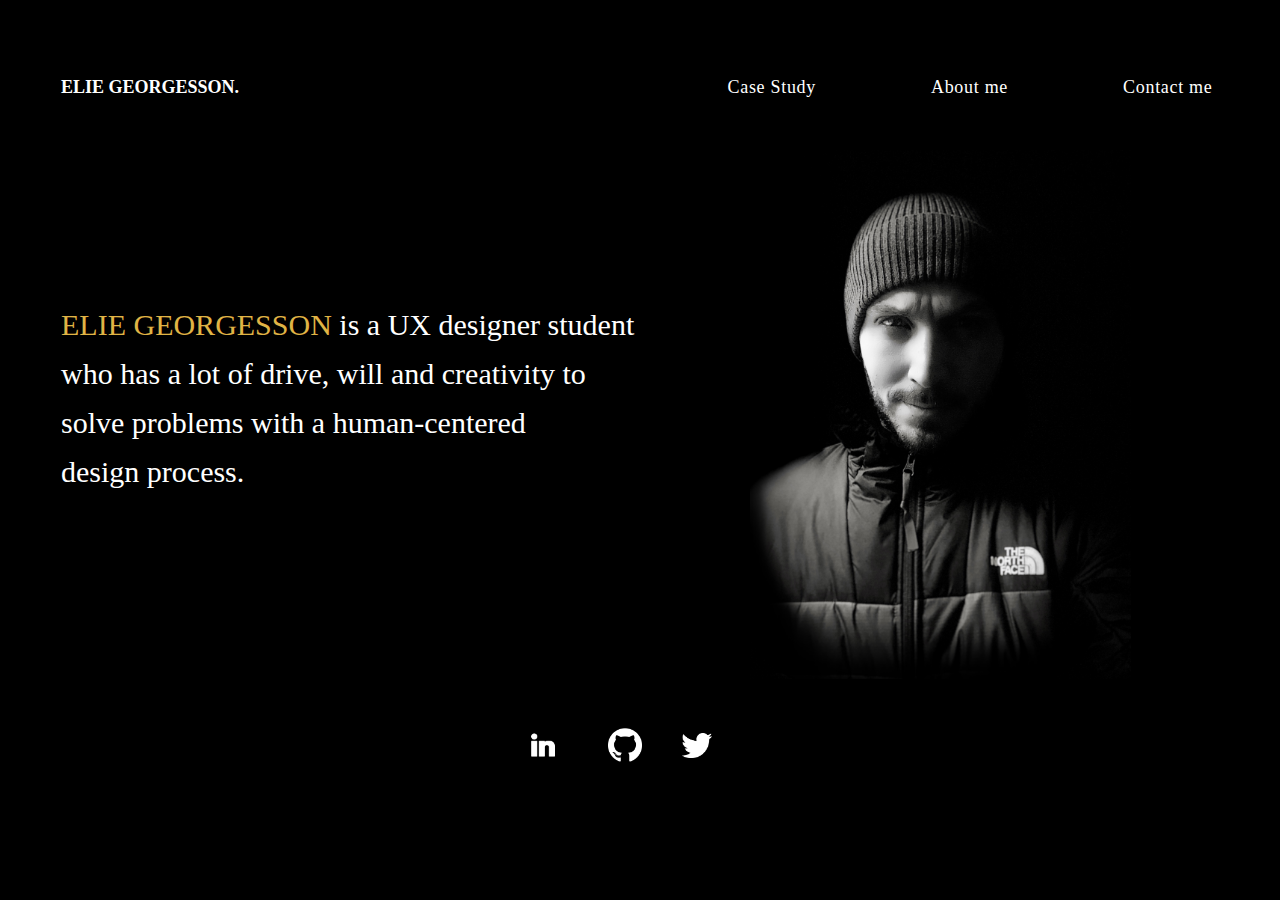
==== index.html @ 44b92f6e "first commit" ====
<!DOCTYPE html>
<html lang="en">

<head>
  <meta charset="UTF-8">
  <meta http-equiv="X-UA-Compatible" content="IE=edge">
  <meta name="viewport" content="width=device-width, initial-scale=1.0">
  <title>Portfolio</title>
  <link rel="stylesheet" href="style.css">

</head>

<body>

  <div class="elie-georgesson">ELIE GEORGESSON.</div>

  <nav>
    <!-- nav element för att tillhandahålla navigeringslänkar till case sutdy, about me and contact me pages -->

    <a href="Casestudy.html">Case Study</a>
    <a href="Aboutme.html">About me</a>
    <a href="Contactme.html">Contact me</a>

  </nav>

  <div>

    <h1 class="elie-georgeson-is-a"> <span class="span0">ELIE GEORGESSON</span><span>
        is a UX designer student<br />who has a lot of drive, will and creativity to<br />solve problems with a
        human-centered <br> design process.</span></h1>
      <!-- Jag har användt span med class attribute för att kunna  gruppera element för att få två olika färg i en h1 element-->
      <img class="myprofile" src="Image/Myprofile.jpg" alt="Elie Georgesson picture" /> <!-- src attribute för att ange var innehåll som ska laddas av webbsidan kan hittas -->
      <!-- alt tag för att hjälpa människor med nedsatt syn eller andra som använder skärmläsare ska kunna förstå bilden-->
    

  </div>

  <div class="flex-row-social-media-logos">
    <!-- Flex row box för att kunna ställa in en horisontell riktning för ikoner. Dessutom för att kunna align och justify content -->
    <img class="linkedin" src="Image/Linkedin .png" alt="linkein logo" />
    <!-- En class attribute för varje bild för att kunna specifies många class namn för en HTML element-->
    <img class="github" src="Image/GitHub.png" alt="github logo" />
    <img class="twitter" src="Image/Twiitter.png" alt="twitter logo" />
  </div>
  </div>

</body>

</html>
---- style.css ----
body {
  background-color: #000000;
}

nav {

  position: absolute;
  width: 90px;
  height: 21px;
  left: 670px;
  top: 77px;
  min-width: 600px;
  display: flex;
  align-items: center;
  justify-content: space-around;
  margin: auto;

}

a {
  color: white;
  min-width: 60px;
  text-decoration: none;
  font-family: Roboto;
  color: #ffffff;
  font-size: 18px;
  letter-spacing: 0.7px;
  padding: 0px;
}

a:hover {
  color: #e0b445;
}

.elie-georgesson {
  position: absolute;
  width: 200px;
  height: 21px;
  left: 61px;
  top: 77px;
  font-family: Roboto;
  font-style: normal;
  font-weight: bold;
  font-size: 18px;
  line-height: 21px;
  color: white;
  margin: auto;
}

/* Media Query for Mobile Devices */
@media  (max-width: 480px) {
  div.elie-georgesson {
    position: absolute;
    width: 144px;
    height: 20px;
    left: 21px;
    top: 60px;
    font-family: Roboto;
    font-style: normal;
    font-weight: bold;
    font-size: 14px;
    line-height: 20px;

}
}

/* Media Query for Tablets Ipads portrait mode 
@media (min-width: 768px) and (max-width: 1024px){
  div.elie-georgesson {
    position: absolute;
    width: 200px;
    height: 21px;
    left: 61px;
    top: 77px;
    font-family: Roboto;
    font-style: normal;
    font-weight: bold;
    font-size: 14px;
    line-height: 21px;
    color: rgb(255, 255, 255);
    margin: auto;
    flex: content;
  }
}*/


.elie-georgeson-is-a {
  color: white;
  font-family: Rufina;
  font-size: 30px;
  font-weight: normal;
  position: absolute;
  width: 800px;
  height: 196px;
  left: 61px;
  top: 300px;
  line-height: 49px;
  margin: auto;
}

.span0 {
  color: #e0b445;
}

/* Media Query for Mobile Devices */
@media  (max-width: 480px) {
  .elie-georgeson-is-a {
    color: white;
    font-family: Rufina;
    font-size: 22px;
    font-weight: normal;
    position: absolute;
    width: 330px;
    height: 196px;
    left: 21px;
    top: 176px;
    line-height: 37px;
    text-justify: auto;
    word-spacing: 4px;
  }
  br{
    display: none;
  }
}

.myprofile {
  position: absolute;
  width: 381px;
  height: 529px;
  left: 750px;
  top: 150px;
  margin: auto;
}

/* Media Query for Mobile Devices */
@media  (max-width: 480px) {
  .myprofile {
    height: 361px;
    width: 247px;
    left: 67px;
    top: 391px;
    border-radius: 0px;
    position: absolute;
    left: 17.87%;
    right: 16.27%;
    top: 450px;
    bottom: 7.39%;
    width: auto;
  
    
  }
  
}

.flex-row-social-media-logos {
  align-items: center;
  display: flex;
  margin-left: 490px;
  margin-top: 700px;
  min-width: 200px;
  justify-content: initial;



}

.linkedin {

  width: 50px;
  height: 50px;
  margin: 20px;

}

.github {

  width: 34px;
  height: 34px;
  margin: 20px;

}

.twitter {

  width: 30px;
  height: 25px;
  margin: 20px;
}

.eliegeorgesson2 {
  position: absolute;
  width: 200px;
  height: 21px;
  left: 61px;
  top: 77px;
  font-family: Roboto;
  font-style: normal;
  font-weight: bold;
  font-size: 18px;
  line-height: 21px;
  color: white;
  margin: auto;
}

.link {
  position: absolute;
  width: 100%;
  height: 200%;
  top: 0;
  left: 0;
  z-index: 1;
}

#heartaerospaceuxuicasestudy {
  color: white;
  position: absolute;
  width: 511px;
  height: 51px;
  left: 47px;
  top: 250px;
  font-family: Roboto;
  font-style: normal;
  font-weight: bold;
  font-size: 30px;
  text-align: justify;
  text-indent: 17px;
  margin: auto;

}

#casestudydesciption {
  color: white;
  position: absolute;
  width: 511px;
  height: 136px;
  left: 61px;
  top: 330px;
  font-family: Roboto;
  font-style: normal;
  font-weight: lighter;
  font-size: 20px;
  line-height: 30px;
  text-align: justify;
  text-indent: 17px;
  margin: auto;

}

#commingsoon {
  color: white;
  opacity: 0.5;
  position: absolute;
  width: 511px;
  height: 51px;
  left: 400px;
  top: 500px;
  font-family: Roboto;
  font-style: normal;
  font-weight: bold;
  font-size: 20px;
  margin: auto;

}

#mockup {
  position: absolute;
  width: 500px;
  height: 400px;
  left: 725px;
  top: 180px;
  margin: auto;
}


#Hey-Im-Elie {
  color: white;
  font-family: Rufina;
  font-size: 40px;
  font-weight: normal;
  position: absolute;
  width: 300px;
  height: 196px;
  left: 61px;
  top: 250px;
  line-height: 49px;
  margin: auto;
}

#Imstudying {
  color: rgb(168, 168, 168);
  font-family: Roboto;
  font-size: 25px;
  font-weight: normal;
  position: absolute;
  width: 685px;
  height: 196px;
  left: 61px;
  top: 350px;
  line-height: 45px;
  margin: auto;
}

.myprofile2 {
  position: absolute;
  width: 298px;
  height: 398px;
  left: 830px;
  top: 190px;
  margin: auto;
  border-radius: 10px;
}

#UI {
  color: rgb(241, 156, 20);
  font-family: Roboto;
  font-size: 25px;
  font-weight: normal;
  position: absolute;
  width: 250px;
  height: 196px;
  left: 65px;
  top: 700px;
  line-height: 35px;
  margin: auto;
}

#UIpro {
  position: absolute;
  width: 320px;
  height: 234px;
  left: 65px;
  top: 750px;
  font-family: Roboto;
  font-style: italic;
  font-weight: 300;
  font-size: 20px;
  line-height: 30px;
  color: rgb(168, 168, 168);
  margin: auto;

}

#Prototyping {
  color: rgb(241, 156, 20);
  font-family: Roboto;
  font-size: 25px;
  font-weight: normal;
  position: absolute;
  width: 250px;
  height: 196px;
  left: 490px;
  top: 700px;
  line-height: 35px;
  margin: auto;
}

#prototyping-products {
  position: absolute;
  width: 320px;
  height: 234px;
  left: 490px;
  top: 750px;
  font-family: Roboto;
  font-style: italic;
  font-weight: 300;
  font-size: 20px;
  line-height: 30px;
  color: rgb(168, 168, 168);
  margin: auto;
}

#uxresearch {
  color: rgb(241, 156, 20);
  font-family: Roboto;
  font-size: 25px;
  font-weight: normal;
  position: absolute;
  width: 250px;
  height: 196px;
  left: 915px;
  top: 700px;
  line-height: 35px;
  margin: auto;
}

#user-research {
  position: absolute;
  width: 320px;
  height: 234px;
  left: 915px;
  top: 750px;
  font-family: Roboto;
  font-style: italic;
  font-weight: 300;
  font-size: 20px;
  line-height: 30px;
  color: rgb(168, 168, 168);
  margin: auto;
}

#inputname {
  background-color: black;
  font-size: 18px;
  color: white;
  border-color: white;
  border-radius: 4px;
  position: absolute;
  width: 850px;
  height: 40px;
  left: 200px;
  top: 240px;
  margin: auto;
}

#yourname {
  color: white;
  font-size: 18px;
  letter-spacing: 0.7px;
  position: absolute;
  width: 700px;
  height: 40px;
  left: 200px;
  top: 200px;
  margin: auto;
  font-family: Roboto;

}

#inputemail {
  background-color: black;
  font-size: 18px;
  color: rgb(255, 255, 255);
  border-color: white;
  border-radius: 4px;
  position: absolute;
  width: 850px;
  height: 40px;
  left: 200px;
  top: 380px;
  margin: auto;
}

#youremail {
  color: white;
  font-size: 18px;
  letter-spacing: 0.7px;
  position: absolute;
  width: 700px;
  height: 40px;
  left: 200px;
  top: 340px;
  margin: auto;
  font-family: Roboto;

}

#inputsubject {
  background-color: black;
  font-size: 18px;
  color: white;
  border-color: white;
  border-radius: 4px;
  position: absolute;
  width: 850px;
  height: 40px;
  left: 200px;
  top: 520px;
  margin: auto;
}

#subject {
  color: white;
  font-size: 18px;
  letter-spacing: 0.7px;
  position: absolute;
  width: 700px;
  height: 40px;
  left: 200px;
  top: 480px;
  margin: auto;
  font-family: Roboto;

}

#inputmessage {
  background-color: black;
  font-size: 18px;
  color: white;
  border-color: white;
  border-radius: 4px;
  position: absolute;
  width: 850px;
  height: 250px;
  left: 200px;
  top: 700px;


}

#yourmessage {
  color: white;
  font-size: 18px;
  letter-spacing: 0.7px;
  position: absolute;
  width: 700px;
  height: 40px;
  left: 200px;
  top: 650px;
  margin: auto;
  font-family: Roboto;

}

#sendbutton {

  position: relative;
  left: 190px;
  border: none;
  color: black;
  padding: 16px 32px;
  text-align: center;
  display: inline-block;
  margin: 1000px 2px 50px;
  cursor: pointer;
  font-size: 18px;
  width: 150px;
  border-radius: 5px;
  font-family: Roboto;

}
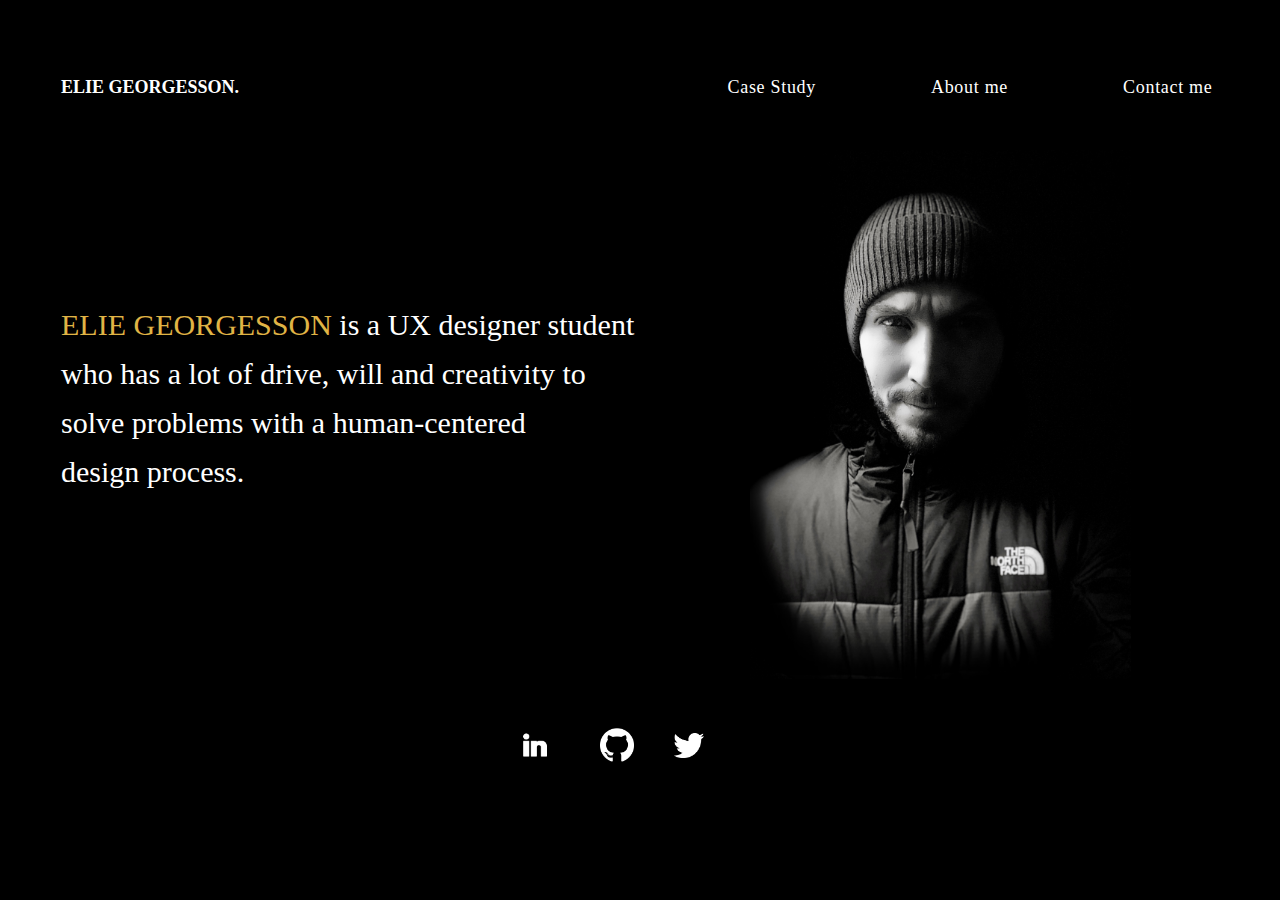
==== commit cf830ab9: "New" ====
--- a/index.html
+++ b/index.html
@@ -14,24 +14,29 @@
 
   <div class="elie-georgesson">ELIE GEORGESSON.</div>
 
-  <nav>
-    <!-- nav element för att tillhandahålla navigeringslänkar till case sutdy, about me and contact me pages -->
+  <div class="navigationbar">
+    <nav>
+      <!-- nav element för att tillhandahålla navigeringslänkar till case sutdy, about me and contact me pages -->
 
-    <a href="Casestudy.html">Case Study</a>
-    <a href="Aboutme.html">About me</a>
-    <a href="Contactme.html">Contact me</a>
+      <a href="Casestudy.html">Case Study</a>
+      <a href="Aboutme.html">About me</a>
+      <a href="Contactme.html">Contact me</a>
 
-  </nav>
+    </nav>
+  </div>
+
+
 
   <div>
 
     <h1 class="elie-georgeson-is-a"> <span class="span0">ELIE GEORGESSON</span><span>
-        is a UX designer student<br />who has a lot of drive, will and creativity to<br />solve problems with a
+        is a UX designer student<br /> who has a lot of drive, will and creativity to <br />solve problems with a
         human-centered <br> design process.</span></h1>
-      <!-- Jag har användt span med class attribute för att kunna  gruppera element för att få två olika färg i en h1 element-->
-      <img class="myprofile" src="Image/Myprofile.jpg" alt="Elie Georgesson picture" /> <!-- src attribute för att ange var innehåll som ska laddas av webbsidan kan hittas -->
-      <!-- alt tag för att hjälpa människor med nedsatt syn eller andra som använder skärmläsare ska kunna förstå bilden-->
-    
+    <!-- Jag har användt span med class attribute för att kunna  gruppera element för att få två olika färg i en h1 element-->
+    <img class="myprofile" src="Image/Myprofile.jpg" alt="Elie Georgesson picture" />
+    <!-- src attribute för att ange var innehåll som ska laddas av webbsidan kan hittas -->
+    <!-- alt tag för att hjälpa människor med nedsatt syn eller andra som använder skärmläsare ska kunna förstå bilden-->
+
 
   </div>
 
@@ -44,7 +49,31 @@
   </div>
   </div>
 
+
+  <!-- hamburgare menu för mobil och tablet -->
+
+  <input type="checkbox" id="active">
+  <label for="active" class="menu-btn"><span></span> </label>
+  <label for="active" class="close"></label>
+
+  <div class="wrapper">
+
+    <ul>
+
+      <li><a href="Casestudy.html">Case Study</a></li>
+      <li><a href="Aboutme.html">About me</a></li>
+      <li><a href="Contactme.html">Contact me</a></li>
+
+    </ul>
+  </div>
+
+
+
+
+  <div>
+    <hr class="Line">
+  </div>
+
 </body>
 
 </html>
-
--- a/style.css
+++ b/style.css
@@ -17,6 +17,7 @@
 
 }
 
+
 a {
   color: white;
   min-width: 60px;
@@ -26,7 +27,23 @@
   font-size: 18px;
   letter-spacing: 0.7px;
   padding: 0px;
-}
+
+}
+
+/* Media Query for Mobile Devices for a*/
+@media (max-width: 480px) {
+  div.navigationbar {
+    display: none;
+  }
+}
+
+/* Media Query for Tablets Ipads portrait mode */
+@media (min-width: 768px) and (max-width: 1024px) {
+  div.navigationbar {
+    display: none;
+  }
+}
+
 
 a:hover {
   color: #e0b445;
@@ -43,12 +60,12 @@
   font-weight: bold;
   font-size: 18px;
   line-height: 21px;
-  color: white;
+  color: rgb(255, 255, 255);
   margin: auto;
 }
 
 /* Media Query for Mobile Devices */
-@media  (max-width: 480px) {
+@media (max-width: 480px) {
   div.elie-georgesson {
     position: absolute;
     width: 144px;
@@ -61,27 +78,29 @@
     font-size: 14px;
     line-height: 20px;
 
-}
-}
-
-/* Media Query for Tablets Ipads portrait mode 
-@media (min-width: 768px) and (max-width: 1024px){
+  }
+}
+
+/* Media Query for Tablets Ipads portrait mode */
+@media (min-width: 768px) and (max-width: 1024px) {
   div.elie-georgesson {
     position: absolute;
     width: 200px;
     height: 21px;
     left: 61px;
-    top: 77px;
+    top: 65px;
     font-family: Roboto;
     font-style: normal;
     font-weight: bold;
-    font-size: 14px;
+    font-size: 18px;
     line-height: 21px;
     color: rgb(255, 255, 255);
     margin: auto;
-    flex: content;
-  }
-}*/
+
+  }
+}
+
+
 
 
 .elie-georgeson-is-a {
@@ -102,10 +121,12 @@
   color: #e0b445;
 }
 
+
+
 /* Media Query for Mobile Devices */
-@media  (max-width: 480px) {
+@media (max-width: 480px) {
   .elie-georgeson-is-a {
-    color: white;
+    color: rgb(255, 255, 255);
     font-family: Rufina;
     font-size: 22px;
     font-weight: normal;
@@ -113,12 +134,34 @@
     width: 330px;
     height: 196px;
     left: 21px;
-    top: 176px;
+    top: 170px;
     line-height: 37px;
     text-justify: auto;
     word-spacing: 4px;
   }
-  br{
+
+  br {
+    display: none;
+  }
+}
+
+/* Media Query for Tablets Ipads portrait mode */
+@media (min-width: 768px) and (max-width: 1024px) {
+  .elie-georgeson-is-a {
+    color: rgb(255, 255, 255);
+    font-family: Rufina;
+    font-size: 30px;
+    font-weight: normal;
+    position: absolute;
+    width: 600px;
+    height: 196px;
+    left: 61px;
+    top: 280px;
+    line-height: 49px;
+
+  }
+
+  br {
     display: none;
   }
 }
@@ -133,24 +176,61 @@
 }
 
 /* Media Query for Mobile Devices */
-@media  (max-width: 480px) {
+@media (max-width: 480px) {
   .myprofile {
     height: 361px;
     width: 247px;
     left: 67px;
-    top: 391px;
+    top: 480px;
     border-radius: 0px;
     position: absolute;
-    left: 17.87%;
-    right: 16.27%;
-    top: 450px;
     bottom: 7.39%;
     width: auto;
-  
-    
-  }
-  
-}
+  }
+
+}
+
+/* Media Query for Tablets Ipads portrait mode */
+@media (min-width: 768px) and (max-width: 1024px) {
+  .myprofile {
+
+    position: absolute;
+    width: 499px;
+    height: 693px;
+    left: 155px;
+    top: 750px;
+    border-radius: 0px;
+    position: absolute;
+    bottom: 7.39%;
+    width: auto;
+  }
+
+}
+
+hr.Line {
+  border: 2px solid rgb(0, 0, 0);
+  border-radius: 10px;
+  position: absolute;
+  top: 800px;
+  width: 300px;
+
+
+}
+
+/* Media Query for Tablets Ipads portrait mode*/
+@media (min-width: 768px) and (max-width: 1024px) {
+  hr.Line {
+    border: 2px solid rgb(250, 250, 250);
+    border-radius: 2px;
+    position: absolute;
+    top: 1270px;
+    left: 170px;
+    width: 400px;
+    opacity: 0.5;
+
+  }
+}
+
 
 .flex-row-social-media-logos {
   align-items: center;
@@ -159,10 +239,31 @@
   margin-top: 700px;
   min-width: 200px;
   justify-content: initial;
-
-
-
-}
+}
+
+
+/* Media Query for Mobile Devices */
+@media (max-width: 767px) {
+
+  div.flex-row-social-media-logos {
+    display: none;
+  }
+}
+
+/* Media Query for Tablets Ipads portrait mode*/
+@media (min-width: 768px) and (max-width: 1024px) {
+
+  div.flex-row-social-media-logos {
+    align-items: center;
+    display: flex;
+    margin-left: 240px;
+    margin-top: 1280px;
+    min-width: 200px;
+    justify-content: initial;
+  }
+
+}
+
 
 .linkedin {
 
@@ -202,6 +303,23 @@
   margin: auto;
 }
 
+/* Media Query for Mobile Devices */
+@media (max-width: 480px) {
+  div.eliegeorgesson2 {
+    position: absolute;
+    width: 144px;
+    height: 20px;
+    left: 21px;
+    top: 60px;
+    font-family: Roboto;
+    font-style: normal;
+    font-weight: bold;
+    font-size: 14px;
+    line-height: 20px;
+
+  }
+}
+
 .link {
   position: absolute;
   width: 100%;
@@ -226,6 +344,26 @@
   text-indent: 17px;
   margin: auto;
 
+}
+
+/* Media Query for Mobile Devices for a*/
+@media (max-width: 480px) {
+  #heartaerospaceuxuicasestudy {
+
+    position: absolute;
+    left: 25px;
+    width: 313px;
+    height: 31px;
+    font-family: Roboto;
+    font-style: normal;
+    font-weight: bold;
+    font-size: 18px;
+    line-height: 170.19%;
+    text-align: justify;
+    text-indent: 0px;
+    top: 670px;
+    color: #FFFFFF;
+  }
 }
 
 #casestudydesciption {
@@ -246,6 +384,27 @@
 
 }
 
+/* Media Query for Mobile Devices for a*/
+@media(max-width: 480px) {
+  #casestudydesciption {
+    position: absolute;
+    width: 313px;
+    height: 149px;
+    left: 28px;
+    font-family: Roboto;
+    font-style: normal;
+    font-weight: 300;
+    font-size: 18px;
+    line-height: 170.19%;
+    text-indent: 0px;
+    top: 720px;
+    color: #FFFFFF;
+    text-align: left;
+
+  }
+}
+
+
 #commingsoon {
   color: white;
   opacity: 0.5;
@@ -262,7 +421,26 @@
 
 }
 
-#mockup {
+/* Media Query for Mobile Devices for a*/
+@media(max-width: 480px) {
+  #commingsoon {
+    color: rgb(255, 255, 255);
+    opacity: 0.5;
+    position: absolute;
+    width: 125px;
+    height: 51px;
+    left: 210px;
+    top: 930px;
+    font-family: Roboto;
+    font-style: normal;
+    font-weight: bold;
+    font-size: 14px;
+    margin: auto;
+
+  }
+}
+
+/*#mockup {
   position: absolute;
   width: 500px;
   height: 400px;
@@ -270,6 +448,19 @@
   top: 180px;
   margin: auto;
 }
+
+ Media Query for Mobile Devices for a
+@media(max-width: 480px) {
+  #mockup {
+    position: absolute;
+    width: 306px;
+    height: 240px;
+    left: 30px;
+    top: 180px;
+
+  }
+}*/
+
 
 
 #Hey-Im-Elie {
@@ -286,6 +477,26 @@
   margin: auto;
 }
 
+/* Media Query for Mobile Devices for a*/
+@media (max-width: 480px) {
+  #Hey-Im-Elie {
+
+    position: absolute;
+    left: 21px;
+    width: 313px;
+    height: 31px;
+    font-family: Roboto;
+    font-style: normal;
+    font-weight: bold;
+    font-size: 25px;
+    line-height: 170.19%;
+    text-align: justify;
+    text-indent: 0px;
+    top: 500px;
+    color: #FFFFFF;
+  }
+}
+
 #Imstudying {
   color: rgb(168, 168, 168);
   font-family: Roboto;
@@ -300,14 +511,46 @@
   margin: auto;
 }
 
+/* Media Query for Mobile Devices for a*/
+@media(max-width: 480px) {
+  #Imstudying {
+    position: absolute;
+    width: 320px;
+    height: 149px;
+    left: 21px;
+    font-family: Roboto;
+    font-style: normal;
+    font-weight: 300;
+    font-size: 18px;
+    line-height: 170.19%;
+    text-indent: 0px;
+    top: 550px;
+    color: #ffffff;
+    text-align: left;
+
+  }
+}
+
 .myprofile2 {
   position: absolute;
-  width: 298px;
+  width: 298.96px;
   height: 398px;
   left: 830px;
   top: 190px;
   margin: auto;
-  border-radius: 10px;
+
+}
+
+/* Media Query for Mobile Devices for a*/
+@media(max-width: 480px) {
+  .myprofile2 {
+    position: absolute;
+    width: 229.9px;
+    height: 306px;
+    left: 70px;
+    top: 150px;
+
+  }
 }
 
 #UI {
@@ -324,6 +567,23 @@
   margin: auto;
 }
 
+/* Media Query for Mobile Devices for a*/
+@media(max-width: 480px) {
+  #UI {
+    color: rgb(241, 156, 20);
+    font-family: Roboto;
+    font-size: 25px;
+    font-weight: normal;
+    position: absolute;
+    width: 250px;
+    height: 196px;
+    left: 21px;
+    top: 850px;
+    line-height: 35px;
+    margin: auto;
+  }
+}
+
 #UIpro {
   position: absolute;
   width: 320px;
@@ -340,6 +600,25 @@
 
 }
 
+/* Media Query for Mobile Devices for a*/
+@media(max-width: 480px) {
+  #UIpro {
+    position: absolute;
+    width: 320px;
+    height: 234px;
+    left: 21px;
+    top: 900px;
+    font-family: Roboto;
+    font-style: italic;
+    font-weight: 300;
+    font-size: 20px;
+    line-height: 30px;
+    color: rgb(168, 168, 168);
+    margin: auto;
+
+  }
+}
+
 #Prototyping {
   color: rgb(241, 156, 20);
   font-family: Roboto;
@@ -354,6 +633,23 @@
   margin: auto;
 }
 
+/* Media Query for Mobile Devices for a*/
+@media(max-width: 480px) {
+  #Prototyping {
+    color: rgb(241, 156, 20);
+    font-family: Roboto;
+    font-size: 25px;
+    font-weight: normal;
+    position: absolute;
+    width: 250px;
+    height: 196px;
+    left: 21px;
+    top: 1100px;
+    line-height: 35px;
+    margin: auto;
+  }
+}
+
 #prototyping-products {
   position: absolute;
   width: 320px;
@@ -369,6 +665,25 @@
   margin: auto;
 }
 
+/* Media Query for Mobile Devices for a*/
+@media(max-width: 480px) {
+  #prototyping-products {
+    position: absolute;
+    width: 320px;
+    height: 234px;
+    left: 21px;
+    top: 1150px;
+    font-family: Roboto;
+    font-style: italic;
+    font-weight: 300;
+    font-size: 20px;
+    line-height: 30px;
+    color: rgb(168, 168, 168);
+    margin: auto;
+
+  }
+}
+
 #uxresearch {
   color: rgb(241, 156, 20);
   font-family: Roboto;
@@ -383,6 +698,23 @@
   margin: auto;
 }
 
+/* Media Query for Mobile Devices for a*/
+@media(max-width: 480px) {
+  #uxresearch {
+    color: rgb(241, 156, 20);
+    font-family: Roboto;
+    font-size: 25px;
+    font-weight: normal;
+    position: absolute;
+    width: 250px;
+    height: 196px;
+    left: 21px;
+    top: 1350px;
+    line-height: 35px;
+    margin: auto;
+  }
+}
+
 #user-research {
   position: absolute;
   width: 320px;
@@ -398,11 +730,33 @@
   margin: auto;
 }
 
+/* Media Query for Mobile Devices for a*/
+@media(max-width: 480px) {
+  #user-research {
+    position: absolute;
+    width: 320px;
+    height: 234px;
+    left: 21px;
+    top: 1400px;
+    font-family: Roboto;
+    font-style: italic;
+    font-weight: 300;
+    font-size: 20px;
+    line-height: 30px;
+    color: rgb(168, 168, 168);
+    margin: auto;
+
+  }
+}
+
+
+
+
 #inputname {
   background-color: black;
   font-size: 18px;
   color: white;
-  border-color: white;
+  border-color: rgb(255, 255, 255);
   border-radius: 4px;
   position: absolute;
   width: 850px;
@@ -412,8 +766,25 @@
   margin: auto;
 }
 
+/* Media Query for Mobile Devices for a*/
+@media(max-width: 480px) {
+  #inputname {
+    background-color: black;
+    font-size: 18px;
+    color: white;
+    border-color: rgb(255, 255, 255);
+    border-radius: 4px;
+    position: absolute;
+    width: 300px;
+    height: 40px;
+    left: 21px;
+    top: 240px;
+    margin: auto;
+  }
+}
+
 #yourname {
-  color: white;
+  color: rgb(255, 255, 255);
   font-size: 18px;
   letter-spacing: 0.7px;
   position: absolute;
@@ -424,6 +795,23 @@
   margin: auto;
   font-family: Roboto;
 
+}
+
+/* Media Query for Mobile Devices for a*/
+@media(max-width: 480px) {
+  #yourname {
+    color: rgb(255, 255, 255);
+    font-size: 18px;
+    letter-spacing: 0.7px;
+    position: absolute;
+    width: 175px;
+    height: 40px;
+    left: 21px;
+    top: 200px;
+    margin: auto;
+    font-family: Roboto;
+
+  }
 }
 
 #inputemail {
@@ -440,18 +828,52 @@
   margin: auto;
 }
 
+/* Media Query for Mobile Devices for a*/
+@media(max-width: 480px) {
+  #inputemail {
+    background-color: black;
+    font-size: 18px;
+    color: white;
+    border-color: rgb(255, 255, 255);
+    border-radius: 4px;
+    position: absolute;
+    width: 300px;
+    height: 40px;
+    left: 21px;
+    top: 380px;
+    margin: auto;
+  }
+}
+
 #youremail {
   color: white;
   font-size: 18px;
   letter-spacing: 0.7px;
   position: absolute;
-  width: 700px;
+  width: 300px;
   height: 40px;
   left: 200px;
   top: 340px;
   margin: auto;
   font-family: Roboto;
 
+}
+
+/* Media Query for Mobile Devices for a*/
+@media(max-width: 480px) {
+  #youremail {
+    color: white;
+    font-size: 18px;
+    letter-spacing: 0.7px;
+    position: absolute;
+    width: 175px;
+    height: 40px;
+    left: 21px;
+    top: 340px;
+    margin: auto;
+    font-family: Roboto;
+
+  }
 }
 
 #inputsubject {
@@ -468,6 +890,23 @@
   margin: auto;
 }
 
+/* Media Query for Mobile Devices for a*/
+@media(max-width: 480px) {
+  #inputsubject {
+    background-color: black;
+    font-size: 18px;
+    color: white;
+    border-color: white;
+    border-radius: 4px;
+    position: absolute;
+    width: 300px;
+    height: 40px;
+    left: 21px;
+    top: 520px;
+    margin: auto;
+  }
+}
+
 #subject {
   color: white;
   font-size: 18px;
@@ -480,6 +919,24 @@
   margin: auto;
   font-family: Roboto;
 
+}
+
+/* Media Query for Mobile Devices for a*/
+@media(max-width: 480px) {
+  #subject {
+    color: white;
+    font-size: 18px;
+    letter-spacing: 0.7px;
+    position: absolute;
+    width: 175px;
+    height: 40px;
+    left: 21px;
+    top: 480px;
+    ;
+    margin: auto;
+    font-family: Roboto;
+
+  }
 }
 
 #inputmessage {
@@ -493,8 +950,22 @@
   height: 250px;
   left: 200px;
   top: 700px;
-
-
+}
+
+/* Media Query for Mobile Devices for a*/
+@media(max-width: 480px) {
+  #inputmessage {
+    background-color: black;
+    font-size: 18px;
+    color: white;
+    border-color: white;
+    border-radius: 4px;
+    position: absolute;
+    width: 300px;
+    height: 250px;
+    left: 21px;
+    top: 700px;
+  }
 }
 
 #yourmessage {
@@ -509,6 +980,23 @@
   margin: auto;
   font-family: Roboto;
 
+}
+
+/* Media Query for Mobile Devices for a*/
+@media(max-width: 480px) {
+  #yourmessage {
+    color: white;
+    font-size: 18px;
+    letter-spacing: 0.7px;
+    position: absolute;
+    width: 175px;
+    height: 40px;
+    left: 21px;
+    top: 650px;
+    margin: auto;
+    font-family: Roboto;
+
+  }
 }
 
 #sendbutton {
@@ -528,3 +1016,525 @@
   font-family: Roboto;
 
 }
+
+
+/* Media Query for Mobile Devices for a*/
+@media(max-width: 480px) {
+  #sendbutton {
+
+    position: relative;
+    left: 190px;
+    color: black;
+    padding: 16px 32px;
+    text-align: center;
+    margin: 1000px 2px 50px;
+    cursor: pointer;
+    font-size: 18px;
+    width: 150px;
+    border-radius: 5px;
+    font-family: Roboto;
+    left: 21px;
+
+  }
+}
+
+
+/* Media Query for Tablets Ipads portrait mode */
+@media (mn-width: 768px) and (max-width: 1024px) {
+  div.wrapper {
+    display: none;
+  }
+
+  #active {
+    display: none;
+  }
+
+  .menu-btn {
+    display: none;
+
+  }
+
+  .close {
+    display: none;
+
+  }
+}
+
+.wrapper {
+  position: fixed;
+  top: 0;
+  right: -100%;
+  height: 100%;
+  width: 100%;
+  background: rgb(0, 0, 0);
+  transition: all 0.6s ease-in-out;
+}
+
+#active:checked~.wrapper {
+
+  right: 0;
+}
+
+.menu-btn {
+
+
+  position: absolute;
+  z-index: 2;
+  right: 30px;
+  top: 45px;
+  height: 50px;
+  width: 50px;
+  text-align: center;
+  line-height: 50px;
+  border-radius: 20%;
+  font-size: 20px;
+  cursor: pointer;
+  transition: all 0.2s ease-in-out;
+
+}
+
+
+.menu-btn span,
+.menu-btn:before,
+.menu-btn:after {
+  content: "";
+  position: absolute;
+  top: calc(50% - 1px);
+  left: 30%;
+  width: 40%;
+  border-bottom: 2px solid #fff;
+  transition: transform .6s cubic-bezier(0.215, 0.61, 0.355, 1);
+}
+
+.menu-btn:before {
+  transform: translateY(-8px);
+}
+
+.menu-btn:after {
+  transform: translateY(8px);
+}
+
+
+.close {
+  z-index: 1;
+  width: 100%;
+  height: 100%;
+  pointer-events: none;
+  transition: background .6s;
+}
+
+/* closing animation */
+#active:checked+.menu-btn span {
+  transform: scaleX(0);
+}
+
+#active:checked+.menu-btn:before {
+  transform: rotate(45deg);
+  border-color: #fff;
+}
+
+#active:checked+.menu-btn:after {
+  transform: rotate(-45deg);
+  border-color: #fff;
+}
+
+.wrapper ul {
+  position: absolute;
+  top: 60%;
+  left: 100px;
+  height: 90%;
+  transform: translate(-50%, -50%);
+  list-style: none;
+  text-align: center;
+}
+
+.wrapper ul li {
+  height: 10%;
+  margin: 15px 0;
+}
+
+.wrapper ul li a {
+  text-decoration: none;
+  font-size: 20px;
+  width: 200px;
+  font-weight: 500;
+  padding: 5px 30px;
+  color: rgb(255, 255, 255);
+  border-radius: 50px;
+  position: absolute;
+  line-height: 50px;
+  margin: 5px 30px;
+  opacity: 0;
+  transition: all 0.3s ease;
+  transition: transform .4s cubic-bezier(0.215, 0.61, 0.355, 1);
+}
+
+
+.wrapper ul li a:after {
+  position: absolute;
+  content: "";
+  background: none;
+  width: 100%;
+  height: 100%;
+  left: 0;
+  top: 0;
+  transform: scaleY(0);
+  z-index: -1;
+  transition: transform 0.3s ease;
+}
+
+.wrapper ul li a:hover:after {
+  transform: scaleY(1);
+}
+
+.wrapper ul li a:hover {
+  color: #e0b445;
+}
+
+input[type="checkbox"] {
+  display: none;
+}
+
+.content {
+  position: absolute;
+  top: 50%;
+  left: 50%;
+  transform: translate(-50%, -50%);
+  z-index: -1;
+  text-align: center;
+  width: 100%;
+  color: #202020;
+}
+
+.content .title {
+  font-size: 20px;
+  font-weight: 700;
+}
+
+.content p {
+  font-size: 35px;
+  font-weight: 600;
+}
+
+#active:checked~.wrapper ul li a {
+  opacity: 1;
+}
+
+.wrapper ul li a {
+  transition: opacity 1.2s, transform 1.2s cubic-bezier(0.215, 0.61, 0.355, 1);
+  transform: translateX(100px);
+}
+
+#active:checked~.wrapper ul li a {
+  transform: none;
+  transition-timing-function: ease, cubic-bezier(.1, 1.3, .3, 1);
+  transition-delay: .6s;
+  transform: translateX(-100px);
+}
+
+/* Media Query for Mobile Devices hamburger menu */
+
+@media (min-width: 821px) {
+  div.wrapper {
+    display: none;
+  }
+
+  #active {
+    display: none;
+  }
+
+  .menu-btn {
+    display: none;
+
+  }
+
+  .close {
+    display: none;
+
+  }
+}
+
+.wrapper {
+  position: fixed;
+  top: 0;
+  right: -100%;
+  height: 100%;
+  width: 100%;
+  background: rgb(0, 0, 0);
+  transition: all 0.6s ease-in-out;
+
+}
+
+#active:checked~.wrapper {
+
+  right: 0;
+}
+
+.menu-btn {
+
+
+  position: absolute;
+  z-index: 2;
+  right: 30px;
+  top: 45px;
+  height: 50px;
+  width: 50px;
+  text-align: center;
+  line-height: 50px;
+  border-radius: 20%;
+  font-size: 20px;
+  cursor: pointer;
+  transition: all 0.2s ease-in-out;
+
+}
+
+
+.menu-btn span,
+.menu-btn:before,
+.menu-btn:after {
+  content: "";
+  position: absolute;
+  top: calc(50% - 1px);
+  left: 30%;
+  width: 40%;
+  border-bottom: 2px solid #fff;
+  transition: transform .6s cubic-bezier(0.215, 0.61, 0.355, 1);
+}
+
+.menu-btn:before {
+  transform: translateY(-8px);
+}
+
+.menu-btn:after {
+  transform: translateY(8px);
+}
+
+
+.close {
+  z-index: 1;
+  width: 100%;
+  height: 100%;
+  pointer-events: none;
+  transition: background .6s;
+}
+
+/* closing animation */
+#active:checked+.menu-btn span {
+  transform: scaleX(0);
+}
+
+#active:checked+.menu-btn:before {
+  transform: rotate(45deg);
+  border-color: #fff;
+}
+
+#active:checked+.menu-btn:after {
+  transform: rotate(-45deg);
+  border-color: #fff;
+}
+
+.wrapper ul {
+  position: absolute;
+  top: 60%;
+  left: 130px;
+  height: 90%;
+  transform: translate(-50%, -50%);
+  list-style: none;
+  text-align: center;
+}
+
+.wrapper ul li {
+  height: 10%;
+  margin: 15px 0;
+}
+
+.wrapper ul li a {
+  text-decoration: none;
+  font-size: 20px;
+  width: 200px;
+  font-weight: 500;
+  padding: 5px 30px;
+  color: rgb(255, 255, 255);
+  border-radius: 50px;
+  position: absolute;
+  line-height: 50px;
+  margin: 5px 30px;
+  opacity: 0;
+  transition: all 0.3s ease;
+  transition: transform .4s cubic-bezier(0.215, 0.61, 0.355, 1);
+}
+
+
+.wrapper ul li a:after {
+  position: absolute;
+  content: "";
+  background: none;
+  width: 100%;
+  height: 100%;
+  left: 0;
+  top: 0;
+  transform: scaleY(0);
+  z-index: -1;
+  transition: transform 0.3s ease;
+}
+
+.wrapper ul li a:hover:after {
+  transform: scaleY(1);
+}
+
+.wrapper ul li a:hover {
+  color: #e0b445;
+}
+
+input[type="checkbox"] {
+  display: none;
+}
+
+.content {
+  position: absolute;
+  top: 50%;
+  left: 50%;
+  transform: translate(-50%, -50%);
+  z-index: -1;
+  text-align: center;
+  width: 100%;
+  color: #202020;
+}
+
+.content .title {
+  font-size: 20px;
+  font-weight: 700;
+}
+
+.content p {
+  font-size: 35px;
+  font-weight: 600;
+}
+
+#active:checked~.wrapper ul li a {
+  opacity: 1;
+}
+
+.wrapper ul li a {
+  transition: opacity 1.2s, transform 1.2s cubic-bezier(0.215, 0.61, 0.355, 1);
+  transform: translateX(100px);
+}
+
+#active:checked~.wrapper ul li a {
+  transform: none;
+  transition-timing-function: ease, cubic-bezier(.1, 1.3, .3, 1);
+  transition-delay: .6s;
+  transform: translateX(-100px);
+}
+
+body {
+  margin: 0;
+}
+
+* {
+  box-sizing: border-box;
+}
+
+.product {
+  background-color: none;
+  
+}
+
+.product .main-img img {
+  width: 279px;
+  height: 368px;
+  left: 375px;
+  top: 160px;
+  position: relative;
+  margin: auto;
+  display: block;
+  
+}
+
+.product .thumb-img {
+  text-align: center;
+
+}
+
+.product .thumb-img .box {
+  
+  display: inline-block;
+  position: relative;
+  top: 150px;
+  left: 330px;
+  height: 80px;
+  width: 80px;
+  border: 2px solid #ffffff;
+  margin: 50px;
+  cursor: pointer;
+  opacity: 0.8;
+  border-radius: 3px;
+  
+}
+
+.product .thumb-img .box.active {
+  border-color: #e0b445;
+
+}
+
+.product .thumb-img .box img {
+  max-width: 100%;
+  max-height: 100%;
+}
+
+/* Media Query for Mobile Devices for a*/
+@media(max-width: 480px) {
+  body { 
+    margin: 0;
+  }
+  
+  * {
+    box-sizing: border-box;
+  }
+  
+  .iphonemockup {
+    background-color: none;
+    
+  }
+  
+  .iphonemockup .main-img img {
+    width: 279px;
+    height: 368px;
+    left: 20px;
+    top: 160px;
+    position: relative;
+    margin: auto;
+    display: block;
+    
+  }
+  
+  .iphonemockup .thumb-img {
+    text-align: center;
+  
+  }
+  
+  .iphonemockup .thumb-img .box {
+    
+    display: inline-block;
+    position: relative;
+    top: 180px;
+    left: 5px;
+    height: 50px;
+    width: 50px;
+    border: 1px solid #ffffff;
+    margin: 20px;
+    cursor: pointer;
+    border-radius: 15px;
+    
+  }
+  
+  .iphonemockup .thumb-img .box.active {
+    border-color: #e0b445;
+  
+  }
+  
+  .iphonemockup .thumb-img .box img {
+    max-width: 100%;
+    max-height: 100%;
+  }
+}